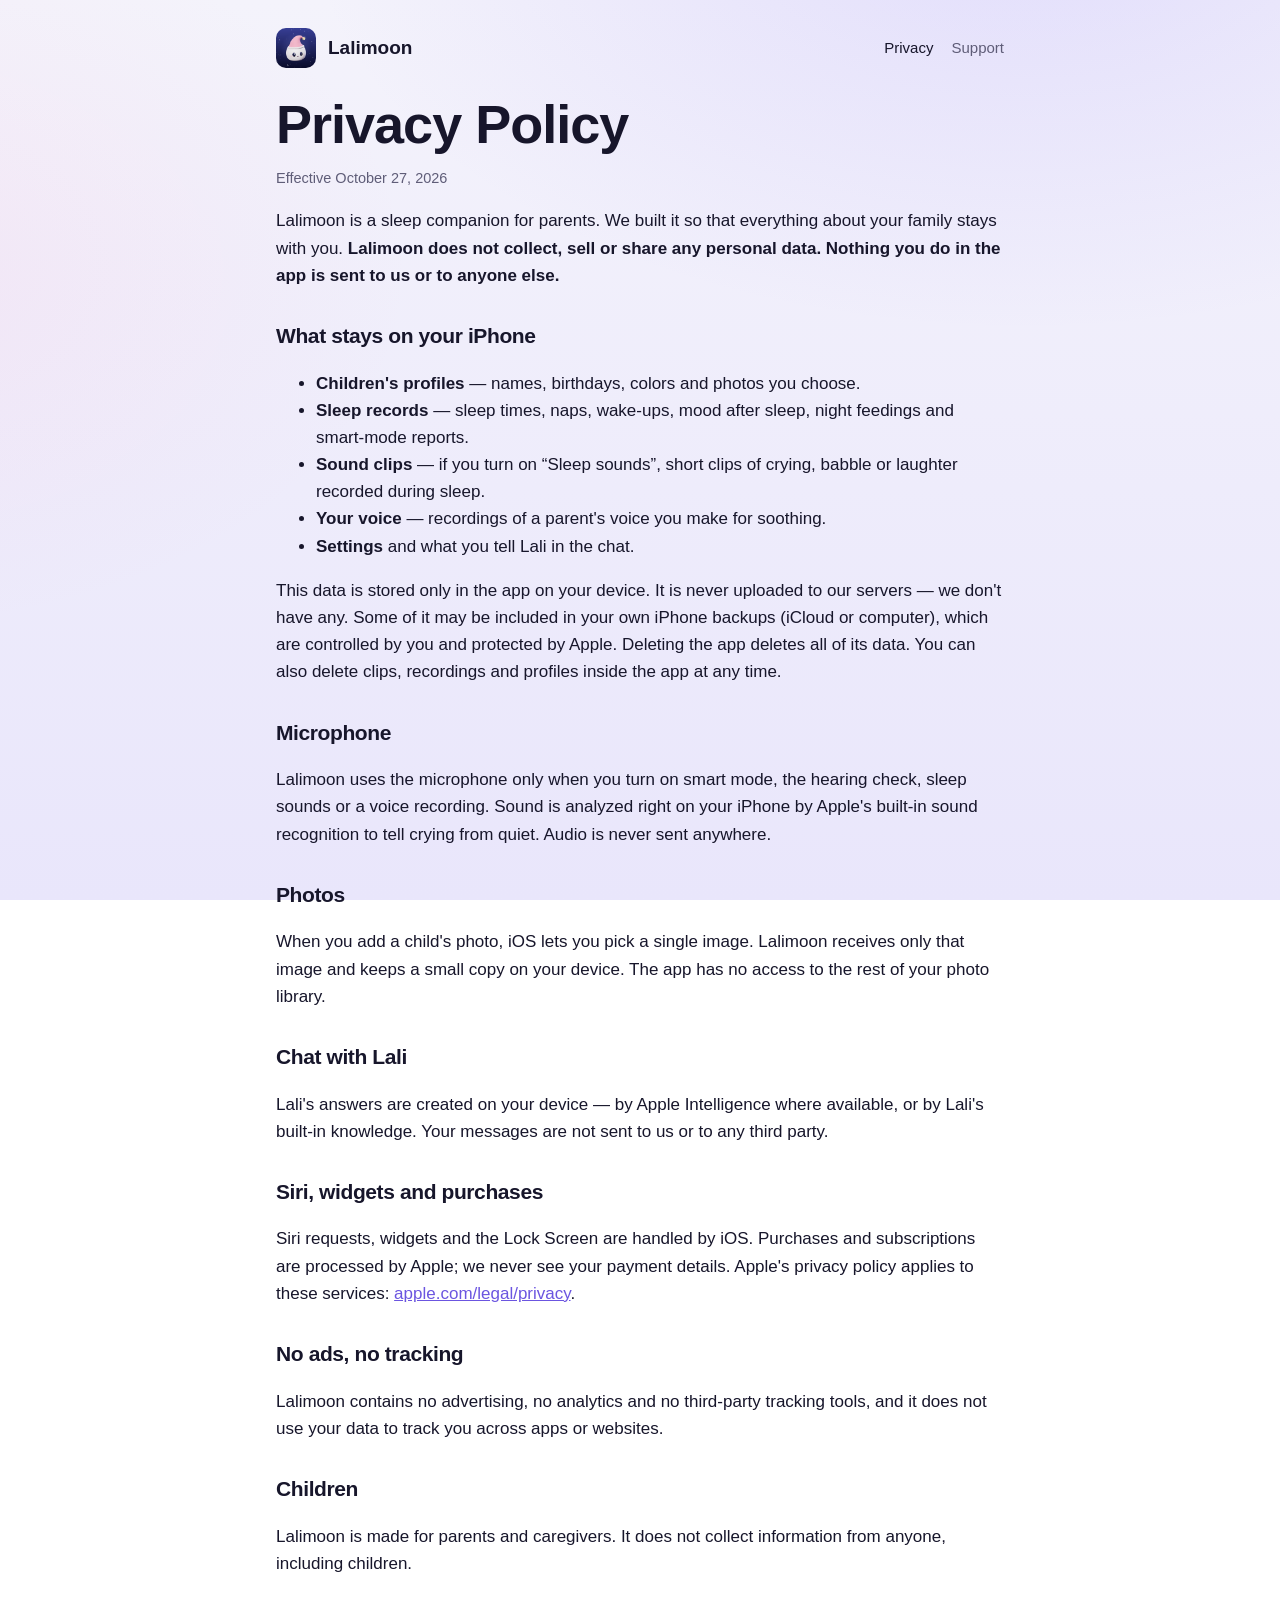
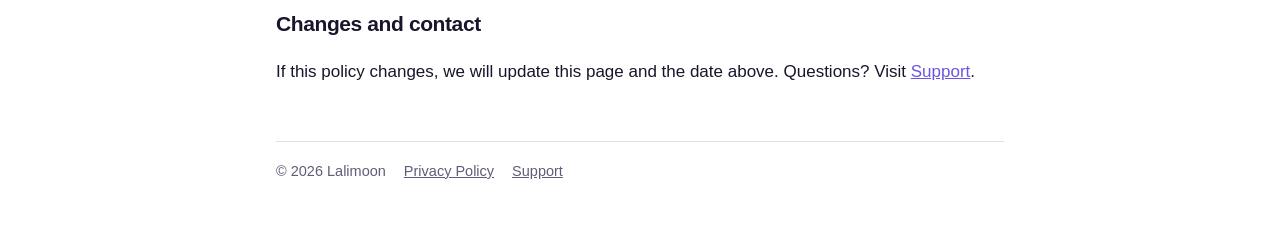
==== privacy.html @ 9708a7e0 "Lalimoon website: home, privacy policy, support Co-Authored-By: Claude Opus 5.5 <noreply@anthropic.c" ====
<!doctype html>
<html lang="en">
<head>
<meta charset="utf-8">
<meta name="viewport" content="width=device-width,initial-scale=1">
<title>Privacy Policy — Lalimoon</title>
<link rel="icon" href="icon.png">
<link rel="stylesheet" href="style.css">
</head>
<body>
<div class="wrap doc">
  <nav>
    <a class="brand" href="./"><img src="icon.png" alt="">Lalimoon</a>
    <div class="links"><a href="privacy.html" aria-current="page">Privacy</a><a href="support.html">Support</a></div>
  </nav>

  <h1>Privacy Policy</h1>
  <p class="muted">Effective October 27, 2026</p>

  <p>Lalimoon is a sleep companion for parents. We built it so that everything about your family stays with you.
     <b>Lalimoon does not collect, sell or share any personal data. Nothing you do in the app is sent to us or to anyone else.</b></p>

  <h2>What stays on your iPhone</h2>
  <ul>
    <li><b>Children's profiles</b> — names, birthdays, colors and photos you choose.</li>
    <li><b>Sleep records</b> — sleep times, naps, wake-ups, mood after sleep, night feedings and smart-mode reports.</li>
    <li><b>Sound clips</b> — if you turn on “Sleep sounds”, short clips of crying, babble or laughter recorded during sleep.</li>
    <li><b>Your voice</b> — recordings of a parent's voice you make for soothing.</li>
    <li><b>Settings</b> and what you tell Lali in the chat.</li>
  </ul>
  <p>This data is stored only in the app on your device. It is never uploaded to our servers — we don't have any.
     Some of it may be included in your own iPhone backups (iCloud or computer), which are controlled by you and protected by Apple.
     Deleting the app deletes all of its data. You can also delete clips, recordings and profiles inside the app at any time.</p>

  <h2>Microphone</h2>
  <p>Lalimoon uses the microphone only when you turn on smart mode, the hearing check, sleep sounds or a voice recording.
     Sound is analyzed right on your iPhone by Apple's built-in sound recognition to tell crying from quiet. Audio is never sent anywhere.</p>

  <h2>Photos</h2>
  <p>When you add a child's photo, iOS lets you pick a single image. Lalimoon receives only that image and keeps a small copy on your device.
     The app has no access to the rest of your photo library.</p>

  <h2>Chat with Lali</h2>
  <p>Lali's answers are created on your device — by Apple Intelligence where available, or by Lali's built-in knowledge. Your messages are not sent to us or to any third party.</p>

  <h2>Siri, widgets and purchases</h2>
  <p>Siri requests, widgets and the Lock Screen are handled by iOS. Purchases and subscriptions are processed by Apple; we never see your payment details.
     Apple's privacy policy applies to these services: <a href="https://www.apple.com/legal/privacy/">apple.com/legal/privacy</a>.</p>

  <h2>No ads, no tracking</h2>
  <p>Lalimoon contains no advertising, no analytics and no third-party tracking tools, and it does not use your data to track you across apps or websites.</p>

  <h2>Children</h2>
  <p>Lalimoon is made for parents and caregivers. It does not collect information from anyone, including children.</p>

  <h2>Changes and contact</h2>
  <p>If this policy changes, we will update this page and the date above. Questions? Visit <a href="support.html">Support</a>.</p>

  <footer>
    <span>© 2026 Lalimoon</span>
    <a href="privacy.html">Privacy Policy</a>
    <a href="support.html">Support</a>
  </footer>
</div>
</body>
</html>
---- style.css ----
/* Lalimoon — сайт для App Store (главная, политика конфиденциальности, поддержка). Ночное небо, как в приложении. */
:root {
  --bg: #0b0d22; --bg2: #14123a; --card: rgba(255, 255, 255, 0.05); --line: rgba(255, 255, 255, 0.1);
  --fg: #f1f0ff; --muted: #a9a8c6; --accent: #c3b4ff; --pink: #ff9fc6;
}
@media (prefers-color-scheme: light) {
  :root:not([data-theme="dark"]) { --bg: #f4f3fb; --bg2: #e9e6fb; --card: #ffffff; --line: #e1def0; --fg: #17162b; --muted: #5f5d78; --accent: #6b55e0; --pink: #d6407f; }
}
* { box-sizing: border-box; }
html, body { margin: 0; }
body {
  background: radial-gradient(1200px 700px at 80% -10%, rgba(140, 120, 255, 0.18), transparent 60%),
              radial-gradient(900px 600px at -10% 30%, rgba(255, 150, 196, 0.10), transparent 60%),
              linear-gradient(180deg, var(--bg), var(--bg2));
  background-attachment: fixed;
  color: var(--fg); font: 17px/1.6 -apple-system, "SF Pro Text", "Segoe UI", Roboto, Helvetica, Arial, sans-serif;
  -webkit-font-smoothing: antialiased; min-height: 100vh;
}
a { color: var(--accent); }
.wrap { max-width: 760px; margin: 0 auto; padding: 28px 16px 64px; }
nav { display: flex; align-items: center; justify-content: space-between; gap: 12px; flex-wrap: wrap; margin-bottom: 28px; }
nav .brand { display: flex; align-items: center; gap: 12px; color: var(--fg); text-decoration: none; font-weight: 700; font-size: 19px; }
nav .brand img { width: 40px; height: 40px; border-radius: 10px; }
nav .links { display: flex; gap: 18px; font-size: 15px; }
nav .links a { color: var(--muted); text-decoration: none; }
nav .links a:hover, nav .links a[aria-current] { color: var(--fg); }
.hero { text-align: center; padding: 24px 0 8px; }
.hero img.lali { width: min(260px, 60vw); height: auto; filter: drop-shadow(0 24px 40px rgba(10, 8, 40, 0.5)); }
h1 { font-size: clamp(34px, 7vw, 54px); line-height: 1.05; letter-spacing: -1px; margin: 12px 0 14px; }
h1 em { font-style: normal; background: linear-gradient(92deg, var(--accent), var(--pink)); -webkit-background-clip: text; background-clip: text; color: transparent; }
.lead { color: var(--muted); font-size: 19px; max-width: 560px; margin: 0 auto 26px; }
.store { display: inline-flex; align-items: center; gap: 10px; background: var(--fg); color: var(--bg); text-decoration: none;
         padding: 12px 22px; border-radius: 14px; font-weight: 700; }
.grid { display: grid; grid-template-columns: repeat(auto-fit, minmax(220px, 1fr)); gap: 14px; margin: 40px 0; }
.card { background: var(--card); border: 1px solid var(--line); border-radius: 20px; padding: 20px; }
.card h3 { margin: 0 0 6px; font-size: 18px; }
.card p { margin: 0; color: var(--muted); font-size: 15.5px; }
h2 { font-size: 26px; letter-spacing: -0.4px; margin: 36px 0 8px; }
.doc h2 { font-size: 21px; margin-top: 30px; }
.doc p, .doc li { color: var(--fg); }
.doc .muted, footer { color: var(--muted); font-size: 14.5px; }
footer { margin-top: 56px; border-top: 1px solid var(--line); padding-top: 18px; display: flex; gap: 18px; flex-wrap: wrap; }
footer a { color: var(--muted); }
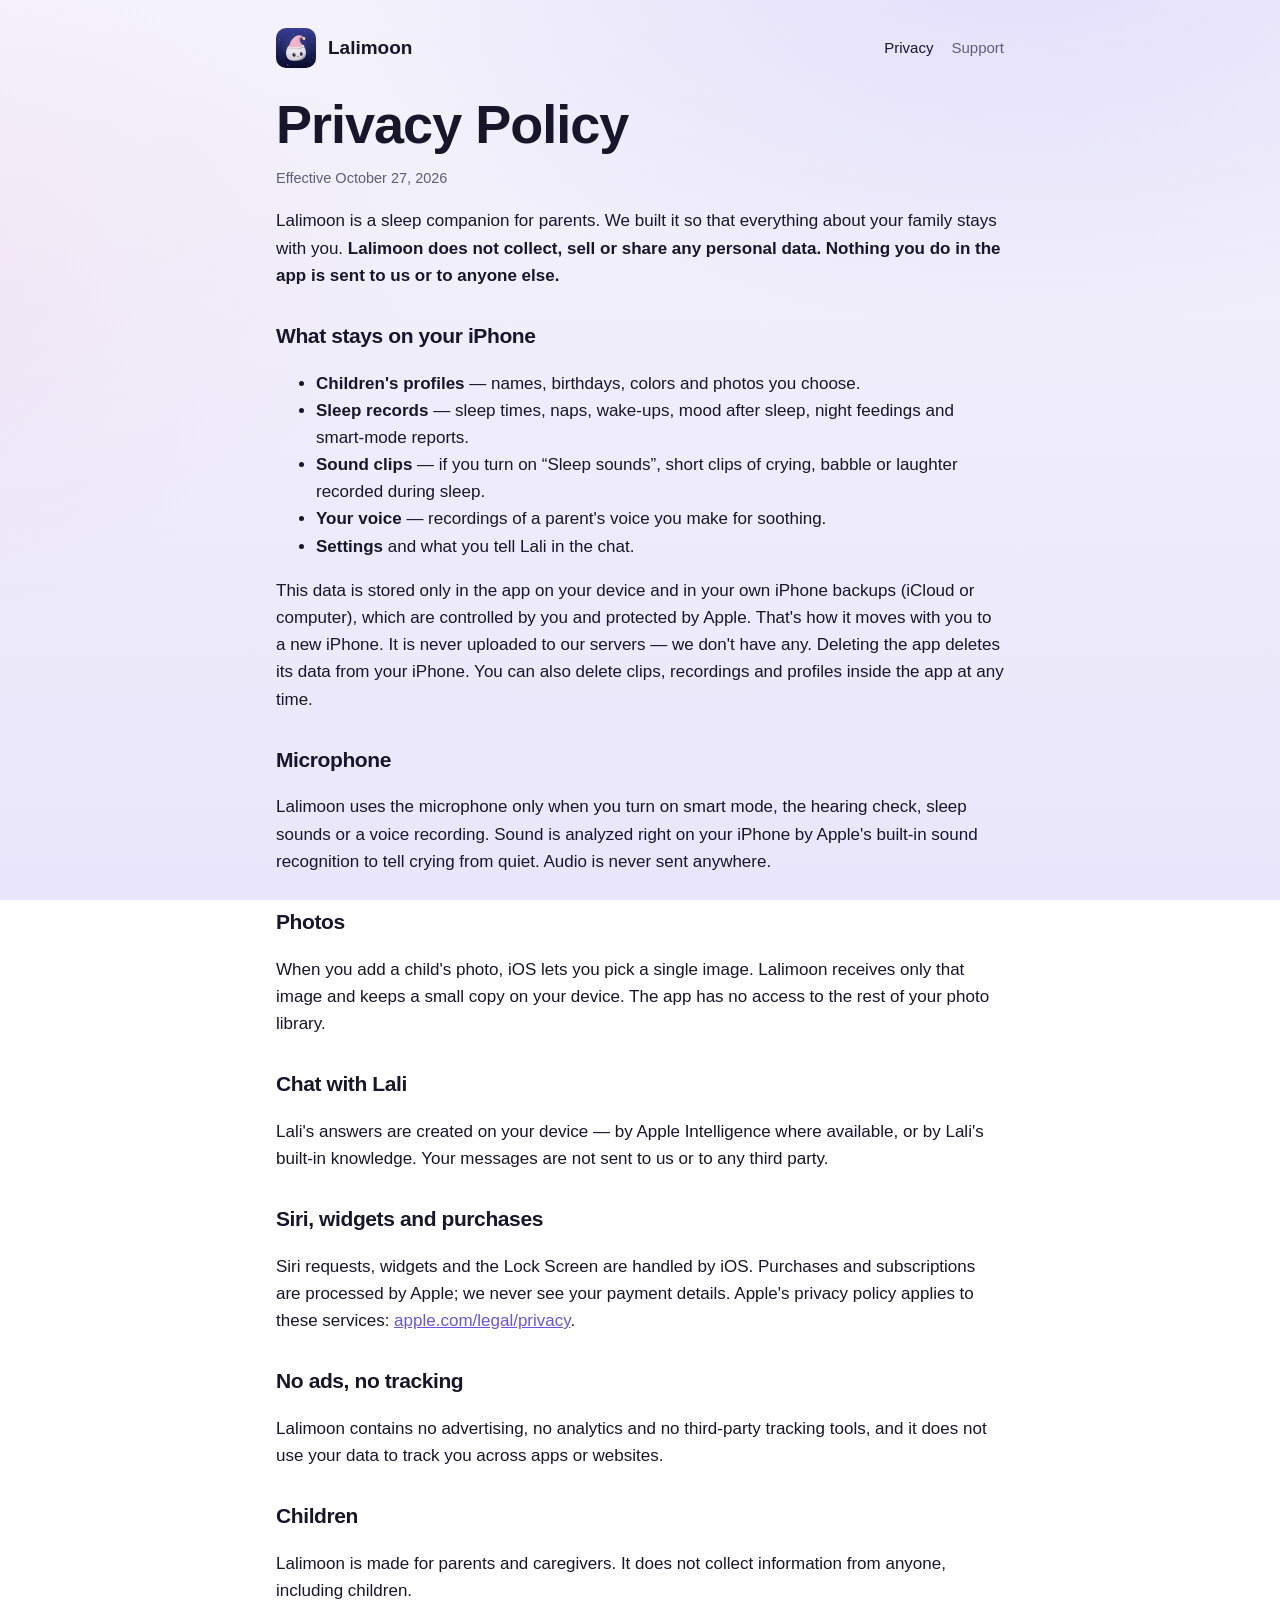
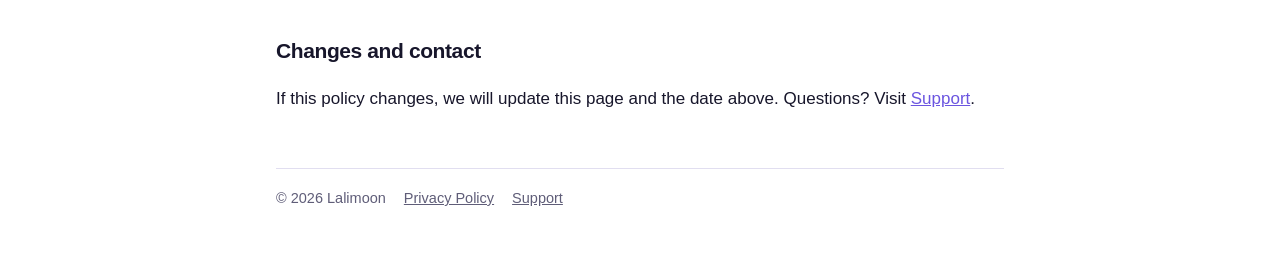
==== commit b53b567c: "Privacy and support: data moves to a new iPhone via backups Co-Authored-By: Claude Opus 5.5 <noreply" ====
--- a/privacy.html
+++ b/privacy.html
@@ -28,9 +28,9 @@
     <li><b>Your voice</b> — recordings of a parent's voice you make for soothing.</li>
     <li><b>Settings</b> and what you tell Lali in the chat.</li>
   </ul>
-  <p>This data is stored only in the app on your device. It is never uploaded to our servers — we don't have any.
-     Some of it may be included in your own iPhone backups (iCloud or computer), which are controlled by you and protected by Apple.
-     Deleting the app deletes all of its data. You can also delete clips, recordings and profiles inside the app at any time.</p>
+  <p>This data is stored only in the app on your device and in your own iPhone backups (iCloud or computer), which are controlled by you and protected by Apple.
+     That's how it moves with you to a new iPhone. It is never uploaded to our servers — we don't have any.
+     Deleting the app deletes its data from your iPhone. You can also delete clips, recordings and profiles inside the app at any time.</p>
 
   <h2>Microphone</h2>
   <p>Lalimoon uses the microphone only when you turn on smart mode, the hearing check, sleep sounds or a voice recording.
